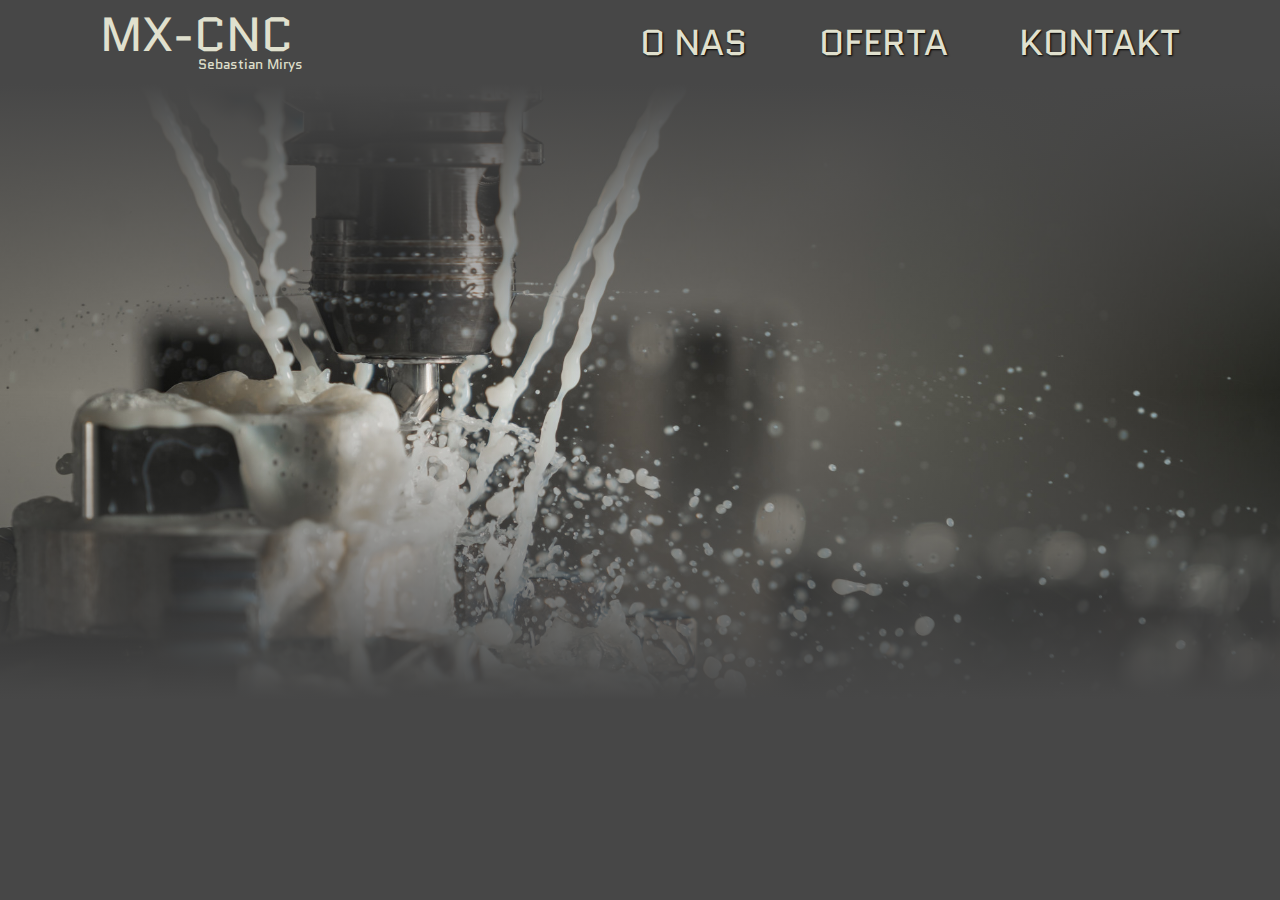
==== index.html @ 81536bb4 "first commit. header is done (html and css). need to optimize and crop images" ====
<!DOCTYPE html>
<html lang="en">
<head>
    <meta charset="UTF-8">
    <meta http-equiv="X-UA-Compatible" content="IE=edge">
    <meta name="viewport" content="width=device-width, initial-scale=1.0">
    <link rel="stylesheet" href="css/style.css">
    <title>MX-CNC Sebastian Mirys - Obróbka CNC</title>
</head>
<body>
    <header class="header">
        <div class="header__text">
        <div class="text__logo">
            MX-CNC
            <span class="logo__sublogo">
                Sebastian Mirys
            </span>
        </div>

        <nav class="text__nav">
            <a href="" class="nav__link">o nas</a>
            <a href="" class="nav__link">oferta</a>
            <a href="" class="nav__link">kontakt</a>
        </nav>
        </div>
        <div class="header__bg">
            <img src="assets/bg1.jpg" alt="Image of end mill tool" class="bg__img">
            <img src="assets/bg2.jpg" alt="Image of end mill tool" class="bg__img">
            <img src="assets/bg3.jpg" alt="Image of end mill tool" class="bg__img">
            <img src="assets/bg4.jpg" alt="Image of end mill tool" class="bg__img">
        </div>
    </header>
</body>
</html>
---- css/style.css ----
@import url('https://fonts.googleapis.com/css2?family=Quantico:wght@700&display=swap');

/*
    VARIABLES
*/

* {
    --dark-grey: #474747;
    --white: #E0E0CE;
    --red: #C3423F;
    margin: 0;
    padding: 0;
    font-family: 'Quantico', sans-serif;
}

body {
    background-color: var(--dark-grey);
}

.header {
    height: 700px;
    color: var(--white);

}

.header__text {
    height: 12%;
    padding-left: 100px;
    padding-right: 100px;
    display: flex;
    justify-content: space-between;
}
.text__logo {
    font-size: 48px;
    position: relative;
}

.logo__sublogo {
    font-size: 14px;
    position: absolute;
    right: -10px;
    bottom: 10px;
}

.text__nav {
    width: 50%;
    display: flex;
    justify-content: space-between;
    align-items: center;
}

.nav__link {
    display: inline-block;
    text-decoration: none;
    color: var(--white);
    text-transform: uppercase;
    font-size: 36px;
    text-shadow: 1px 1px 2px black;
}

.nav__link:hover {
    color: var(--red);
}

.header__bg {
    width: 100%;
    height: 88%;
    position: relative;
}

@keyframes bgFading {
    0% {
        opacity: 1;
    }
    17% {
        opacity: 1;
    }
    25% {
        opacity: 0;
    }
    92% {
        opacity: 0;
    }
    100% {
        opacity: 1;
    }
    
}

.bg__img {
    height: 100%;
    width: 100%;
    object-fit: cover;
    position: absolute;
    animation-name: bgFading;
    animation-timing-function: ease-in-out;
    animation-iteration-count: infinite;
    animation-duration: 12s;
}

.bg__img:nth-of-type(1) {
    animation-delay: 9s;
}

.bg__img:nth-of-type(2) {
    animation-delay: 6s;
}

.bg__img:nth-of-type(3) {
    animation-delay: 3s;
}

.bg__img:nth-of-type(4) {
    animation-delay: 0s;
}

.header__bg:after {
    content: '';
    position: absolute;
    top: 0;
    left: 0;
    width: 100%;
    height: 100%;
    /* Permalink - use to edit and share this gradient: https://colorzilla.com/gradient-editor/#474747+0,2989d8+50,474747+100&1+0,0+50,1+100 */
background: -moz-linear-gradient(top,  rgba(71,71,71,1) 0%, rgba(41,137,216,0) 50%, rgba(71,71,71,1) 100%); /* FF3.6-15 */
background: -webkit-linear-gradient(top,  rgba(71,71,71,1) 0%,rgba(41,137,216,0) 50%,rgba(71,71,71,1) 100%); /* Chrome10-25,Safari5.1-6 */
background: linear-gradient(to bottom,  rgba(71,71,71,1) 0%,rgba(41,137,216,0) 50%,rgba(71,71,71,1) 100%); /* W3C, IE10+, FF16+, Chrome26+, Opera12+, Safari7+ */
filter: progid:DXImageTransform.Microsoft.gradient( startColorstr='#474747', endColorstr='#474747',GradientType=0 ); /* IE6-9 */

}
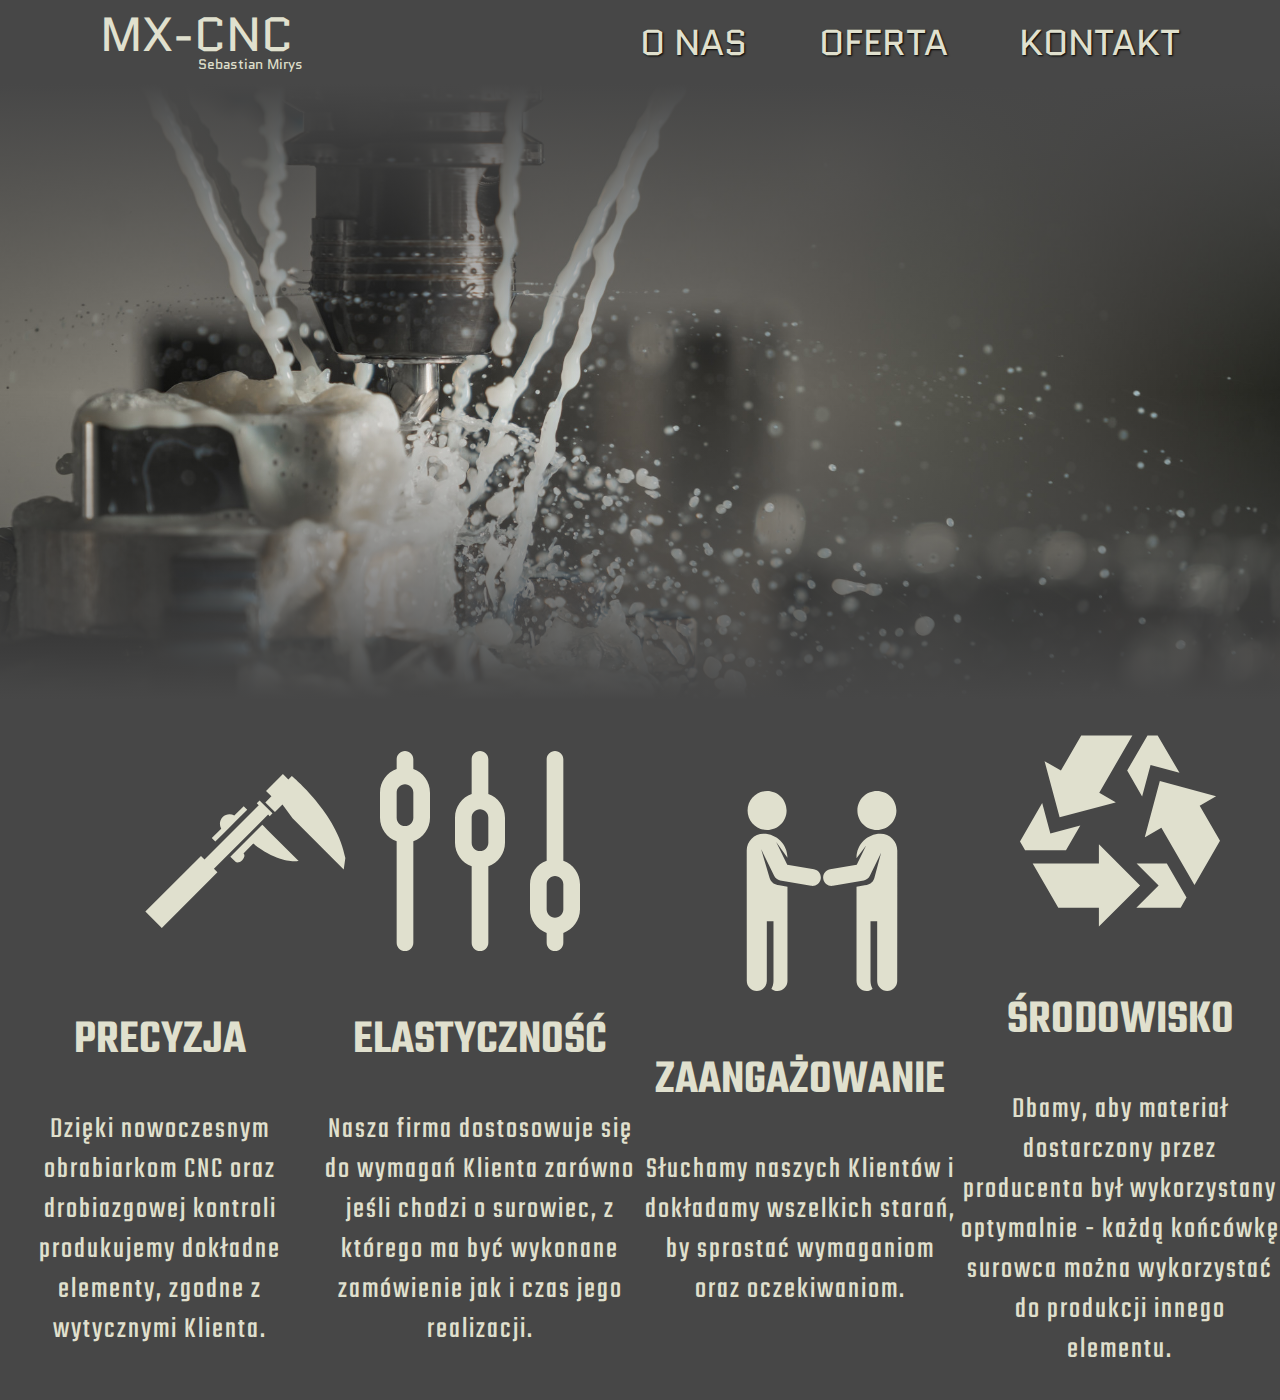
==== commit 5ad48d68: "added raw cards, no animation so far" ====
--- a/index.html
+++ b/index.html
@@ -1,5 +1,6 @@
 <!DOCTYPE html>
 <html lang="en">
+
 <head>
     <meta charset="UTF-8">
     <meta http-equiv="X-UA-Compatible" content="IE=edge">
@@ -7,21 +8,26 @@
     <link rel="stylesheet" href="css/style.css">
     <title>MX-CNC Sebastian Mirys - Obróbka CNC</title>
 </head>
+
 <body>
+
+    <!--
+        HEADER
+    -->
     <header class="header">
         <div class="header__text">
-        <div class="text__logo">
-            MX-CNC
-            <span class="logo__sublogo">
+            <div class="text__logo">
+                MX-CNC
+                <span class="logo__sublogo">
                 Sebastian Mirys
             </span>
-        </div>
+            </div>
 
-        <nav class="text__nav">
-            <a href="" class="nav__link">o nas</a>
-            <a href="" class="nav__link">oferta</a>
-            <a href="" class="nav__link">kontakt</a>
-        </nav>
+            <nav class="text__nav">
+                <a href="" class="nav__link">o nas</a>
+                <a href="" class="nav__link">oferta</a>
+                <a href="" class="nav__link">kontakt</a>
+            </nav>
         </div>
         <div class="header__bg">
             <img src="assets/bg1.jpg" alt="Image of end mill tool" class="bg__img">
@@ -30,5 +36,151 @@
             <img src="assets/bg4.jpg" alt="Image of end mill tool" class="bg__img">
         </div>
     </header>
+
+    <!--
+        CONTENT
+    -->
+    <div class="content">
+        <div class="content__card">
+            <div class="card__svg">
+                <svg version="1.1" id="Capa_1" xmlns="http://www.w3.org/2000/svg" xmlns:xlink="http://www.w3.org/1999/xlink" x="0px" y="0px" width="490.728px" height="490.728px" viewBox="0 0 490.728 490.728" style="enable-background:new 0 0 490.728 490.728;" xml:space="preserve">
+<g>
+	<path d="M168.19,289.146l8.636,8.634L40.309,434.284L0,393.978l136.501-136.51l8.642,8.635l133.054-133.052l-4.841-4.837
+		l6.909-6.908l4.833,4.842l23.043,23.04l3.796,3.8l-6.906,6.903l-3.797-3.8L168.19,289.146z M171.641,222.324l23.096-23.098
+		l32.137-32.14l23.098-23.097l-8.644-8.635l-23.094,23.097c-9.023-5.201-20.728-4.035-28.449,3.686
+		c-7.721,7.721-8.886,19.42-3.682,28.449L163,213.684L171.641,222.324z M290.289,184.31l-3.448-3.458l-78.335,78.335l12.093,12.099
+		l0.065-0.078c0.131,0.166,0.219,0.357,0.367,0.51c3.579,3.579,10.994,1.964,16.561-3.606c5.566-5.56,7.173-12.975,3.598-16.558
+		c-0.145-0.143-0.343-0.229-0.499-0.359l23.968-23.966c63.915,51.253,111.455,42.904,111.455,42.904l-77.179-77.18L290.289,184.31z
+		 M359.412,61.042l-8.646,8.642l-13.242-13.24l-41.467,41.463l13.242,13.246l-14.97,14.979l23.616,23.617l18.429-18.43
+		l24.771,33.979l125.557,125.565l4.025-28.22C472.299,154.359,359.412,61.042,359.412,61.042z"/>
+</g>
+</svg>
+            </div>
+            <h2 class="card__title">
+                precyzja
+            </h2>
+            <p class="card__text">
+                Dzięki nowoczesnym obrabiarkom CNC oraz drobiazgowej kontroli produkujemy dokładne elementy, zgodne z wytycznymi Klienta.
+            </p>
+        </div>
+        <div class="content__card">
+            <div class="card__svg">
+                <svg version="1.1" id="Layer_1" xmlns="http://www.w3.org/2000/svg" xmlns:xlink="http://www.w3.org/1999/xlink" x="0px" y="0px" viewBox="0 0 512 512" style="enable-background:new 0 0 512 512;" xml:space="preserve">
+<g>
+			<path d="M85.333,46.321V21.333C85.333,9.551,75.782,0,64,0C52.218,0,42.667,9.551,42.667,21.333v24.987
+				C17.808,55.105,0,78.794,0,106.667v64c0,27.872,17.808,51.562,42.667,60.346v259.654C42.667,502.449,52.218,512,64,512
+				c11.782,0,21.333-9.551,21.333-21.333V231.013C110.192,222.228,128,198.539,128,170.667v-64
+				C128,78.794,110.192,55.105,85.333,46.321z M85.333,170.667C85.333,182.458,75.791,192,64,192s-21.333-9.542-21.333-21.333v-64
+				c0-11.791,9.542-21.333,21.333-21.333s21.333,9.542,21.333,21.333V170.667z"/>
+			<path d="M277.333,110.321V21.333C277.333,9.551,267.782,0,256,0c-11.782,0-21.333,9.551-21.333,21.333v88.987
+				C209.808,119.105,192,142.794,192,170.667v64c0,27.872,17.808,51.562,42.667,60.346v195.654c0,11.782,9.551,21.333,21.333,21.333
+				c11.782,0,21.333-9.551,21.333-21.333V295.013C302.192,286.228,320,262.539,320,234.667v-64
+				C320,142.794,302.192,119.105,277.333,110.321z M277.333,234.667c0,11.791-9.542,21.333-21.333,21.333
+				s-21.333-9.542-21.333-21.333v-64c0-11.791,9.542-21.333,21.333-21.333s21.333,9.542,21.333,21.333V234.667z"/>
+			<path d="M469.333,280.987V21.333C469.333,9.551,459.782,0,448,0c-11.782,0-21.333,9.551-21.333,21.333v259.654
+				C401.808,289.772,384,313.461,384,341.333v64c0,27.872,17.808,51.562,42.667,60.346v24.987c0,11.782,9.551,21.333,21.333,21.333
+				c11.782,0,21.333-9.551,21.333-21.333v-24.987C494.192,456.895,512,433.206,512,405.333v-64
+				C512,313.461,494.192,289.772,469.333,280.987z M469.333,405.333c0,11.791-9.542,21.333-21.333,21.333
+				s-21.333-9.542-21.333-21.333v-64c0-11.791,9.542-21.333,21.333-21.333s21.333,9.542,21.333,21.333V405.333z"/>
+		</g>
+	</svg>
+            </div>
+            <h2 class="card__title">
+                elastyczność
+            </h2>
+            <p class="card__text">
+                Nasza firma dostosowuje się do wymagań Klienta zarówno jeśli chodzi o surowiec, z którego ma być wykonane zamówienie jak i czas jego realizacji.
+
+            </p>
+        </div>
+        <div class="content__card">
+            <div class="card__svg">
+                <svg xmlns:dc="http://purl.org/dc/elements/1.1/" xmlns:cc="http://creativecommons.org/ns#" xmlns:rdf="http://www.w3.org/1999/02/22-rdf-syntax-ns#" xmlns:svg="http://www.w3.org/2000/svg" xmlns="http://www.w3.org/2000/svg" xmlns:sodipodi="http://sodipodi.sourceforge.net/DTD/sodipodi-0.dtd"
+                    xmlns:inkscape="http://www.inkscape.org/namespaces/inkscape" version="1.1" id="Capa_1" x="0px" y="0px" viewBox="0 0 364.00602 483.53101" xml:space="preserve" sodipodi:docname="mover-svgrepo-com.svg" inkscape:version="0.92.5 (2060ec1f9f, 2020-04-08)"
+                    width="364.00601" height="483.53101"><metadata
+   id="metadata253"><rdf:RDF><cc:Work
+       rdf:about=""><dc:format>image/svg+xml</dc:format><dc:type
+         rdf:resource="http://purl.org/dc/dcmitype/StillImage" /><dc:title></dc:title></cc:Work></rdf:RDF></metadata><defs
+   id="defs251" /><sodipodi:namedview
+   pagecolor="#ffffff"
+   bordercolor="#666666"
+   borderopacity="1"
+   objecttolerance="10"
+   gridtolerance="10"
+   guidetolerance="10"
+   inkscape:pageopacity="0"
+   inkscape:pageshadow="2"
+   inkscape:window-width="1920"
+   inkscape:window-height="1023"
+   id="namedview249"
+   showgrid="false"
+   inkscape:zoom="0.48759525"
+   inkscape:cx="-554.7634"
+   inkscape:cy="241.766"
+   inkscape:window-x="0"
+   inkscape:window-y="0"
+   inkscape:window-maximized="1"
+   inkscape:current-layer="Capa_1"
+   fit-margin-top="0"
+   fit-margin-left="0"
+   fit-margin-right="0"
+   fit-margin-bottom="0" />
+<g
+   id="XMLID_140_"
+   transform="translate(0,-0.239)">
+	
+	<path
+   id="XMLID_144_"
+   d="m 74.287,227.529 c -9.263,-1.608 -16.369,-8.373 -18.873,-16.828 l -20.469,-69.419 31.337,64.11 c 2.835,5.815 8.305,9.911 14.669,11.013 l 74.617,12.952 c 1.168,0.204 2.33,0.3 3.48,0.3 9.611,0 18.138,-6.909 19.839,-16.717 1.906,-10.974 -5.452,-21.421 -16.417,-23.318 L 97.996,178.426 71.184,123.573 98.531,161.67 v -0.117 C 98.531,129.554 72.597,103.62 40.601,103.62 18.18,103.62 0,121.802 0,144.221 l 0.185,315.348 c 0,13.368 10.841,24.201 24.202,24.201 13.361,0 24.201,-10.833 24.201,-24.201 v -144.22 h 16.136 v 144.219 c 0,6.98 -1.941,13.439 -5.045,19.159 4.068,3.119 9.107,5.042 14.621,5.042 13.361,0 24.199,-10.833 24.199,-24.201 L 98.53,231.744 78.883,228.332 Z"
+   inkscape:connector-curvature="0" />
+	<path
+   id="XMLID_143_"
+   d="m 49.247,94.542 c 26.048,0 47.157,-21.104 47.157,-47.147 0,-26.053 -21.109,-47.156 -47.157,-47.156 -26.058,0 -47.155,21.103 -47.155,47.156 0,26.044 21.097,47.147 47.155,47.147 z"
+   inkscape:connector-curvature="0" />
+	<path
+   id="XMLID_142_"
+   d="m 323.406,103.62 c -31.996,0 -57.929,25.933 -57.929,57.933 v 1.174 l 23.218,-30.699 -22.686,46.397 -64.473,11.196 c -10.965,1.896 -18.322,12.344 -16.417,23.318 1.701,9.808 10.228,16.717 19.839,16.717 1.15,0 2.312,-0.096 3.48,-0.3 l 74.617,-12.952 c 6.364,-1.102 11.834,-5.198 14.669,-11.013 l 27.197,-55.649 -16.329,60.958 c -2.389,8.943 -9.718,15.237 -18.273,16.732 l -5.195,0.899 -19.648,3.412 0.029,227.824 c 0,13.368 10.839,24.201 24.201,24.201 5.513,0 10.552,-1.923 14.62,-5.042 -3.104,-5.719 -5.045,-12.179 -5.045,-19.159 V 315.349 h 16.137 v 144.219 c 0,13.368 10.839,24.201 24.201,24.201 13.361,0 24.201,-10.833 24.201,-24.201 l 0.186,-205.87 V 144.221 c 0.002,-22.419 -18.178,-40.601 -40.6,-40.601 z"
+   inkscape:connector-curvature="0" />
+	<path
+   id="XMLID_141_"
+   d="m 314.76,94.542 c 26.059,0 47.157,-21.104 47.157,-47.147 0,-26.053 -21.099,-47.156 -47.157,-47.156 -26.047,0 -47.155,21.103 -47.155,47.156 -0.001,26.044 21.108,47.147 47.155,47.147 z"
+   inkscape:connector-curvature="0" />
+</g></svg>
+            </div>
+            <h2 class="card__title">
+                zaangażowanie
+            </h2>
+            <p class="card__text">
+                Słuchamy naszych Klientów i dokładamy wszelkich starań, by sprostać wymaganiom oraz oczekiwaniom.
+            </p>
+        </div>
+        <div class="content__card">
+            <div class="card__svg">
+                <svg version="1.1" id="Layer_1" xmlns="http://www.w3.org/2000/svg" xmlns:xlink="http://www.w3.org/1999/xlink" x="0px" y="0px" viewBox="0 0 457.729 457.729" style="enable-background:new 0 0 457.729 457.729;" xml:space="preserve">
+<g>
+	<polygon points="138.009,216.05 69.477,234.414 50.76,164.562 0,252.871 11.673,273.044 105.249,273.044 	"/>
+	<polygon points="274.8,353.39 181.185,259.775 180.574,259.775 180.574,303.044 29.031,303.044 87.647,404.347 180.574,404.347 
+		180.574,447.616 	"/>
+	<polygon points="279.467,150.116 298.809,77.929 365.017,95.669 315.047,10.113 291.752,10.113 245.27,90.623 	"/>
+	<polygon points="218.57,163.406 218.875,162.877 181.404,141.242 257.175,10.113 140.137,10.113 93.672,90.591 56.201,68.956 
+		90.69,197.671 	"/>
+	<polygon points="266.881,303.044 317.226,353.39 266.27,404.347 367.73,404.347 381.068,381.095 336.005,303.044 	"/>
+	<polygon points="411.266,170.794 448.738,149.16 320.023,114.671 285.757,242.551 286.063,243.08 323.535,221.446 399.306,352.686 
+		457.729,251.272 	"/>
+</g>
+</svg>
+            </div>
+            <h2 class="card__title">
+                środowisko
+            </h2>
+            <p class="card__text">Dbamy, aby materiał dostarczony przez producenta był wykorzystany optymalnie - każdą końcówkę surowca można wykorzystać do produkcji innego elementu. </p>
+        </div>
+    </div>
 </body>
-</html>+
+</html>
+
+<!--
+    link do karuzeli
+    https://codepen.io/flowrome/pen/abowVRE
+-->--- a/css/style.css
+++ b/css/style.css
@@ -1,4 +1,5 @@
 @import url('https://fonts.googleapis.com/css2?family=Quantico:wght@700&display=swap');
+@import url('https://fonts.googleapis.com/css2?family=Teko:wght@400;600&display=swap');
 
 /*
     VARIABLES
@@ -8,9 +9,10 @@
     --dark-grey: #474747;
     --white: #E0E0CE;
     --red: #C3423F;
+    --header-font: 'Quantico', sans-serif;
+    --content-font: "Teko", sans-serif;
     margin: 0;
     padding: 0;
-    font-family: 'Quantico', sans-serif;
 }
 
 body {
@@ -19,8 +21,8 @@
 
 .header {
     height: 700px;
+    font-family: var(--header-font);
     color: var(--white);
-
 }
 
 .header__text {
@@ -30,6 +32,7 @@
     display: flex;
     justify-content: space-between;
 }
+
 .text__logo {
     font-size: 48px;
     position: relative;
@@ -84,7 +87,6 @@
     100% {
         opacity: 1;
     }
-    
 }
 
 .bg__img {
@@ -122,9 +124,54 @@
     width: 100%;
     height: 100%;
     /* Permalink - use to edit and share this gradient: https://colorzilla.com/gradient-editor/#474747+0,2989d8+50,474747+100&1+0,0+50,1+100 */
-background: -moz-linear-gradient(top,  rgba(71,71,71,1) 0%, rgba(41,137,216,0) 50%, rgba(71,71,71,1) 100%); /* FF3.6-15 */
-background: -webkit-linear-gradient(top,  rgba(71,71,71,1) 0%,rgba(41,137,216,0) 50%,rgba(71,71,71,1) 100%); /* Chrome10-25,Safari5.1-6 */
-background: linear-gradient(to bottom,  rgba(71,71,71,1) 0%,rgba(41,137,216,0) 50%,rgba(71,71,71,1) 100%); /* W3C, IE10+, FF16+, Chrome26+, Opera12+, Safari7+ */
-filter: progid:DXImageTransform.Microsoft.gradient( startColorstr='#474747', endColorstr='#474747',GradientType=0 ); /* IE6-9 */
+    background: -moz-linear-gradient(top, rgba(71, 71, 71, 1) 0%, rgba(41, 137, 216, 0) 50%, rgba(71, 71, 71, 1) 100%);
+    /* FF3.6-15 */
+    background: -webkit-linear-gradient(top, rgba(71, 71, 71, 1) 0%, rgba(41, 137, 216, 0) 50%, rgba(71, 71, 71, 1) 100%);
+    /* Chrome10-25,Safari5.1-6 */
+    background: linear-gradient(to bottom, rgba(71, 71, 71, 1) 0%, rgba(41, 137, 216, 0) 50%, rgba(71, 71, 71, 1) 100%);
+    /* W3C, IE10+, FF16+, Chrome26+, Opera12+, Safari7+ */
+    filter: progid: DXImageTransform.Microsoft.gradient( startColorstr='#474747', endColorstr='#474747', GradientType=0);
+    /* IE6-9 */
+}
 
+.content {
+    height: 700px;
+    max-height: 700px;
+    overflow: hidden;
+    font-family: var(--content-font);
+    display: flex;
+    align-items: center;
 }
+
+.content__card {
+    color: var(--white);
+    width: 25%;
+    display: inline-block;
+}
+
+.card__svg {
+    height: 200px;
+    text-align: center;
+    margin-bottom: 55px;
+}
+
+.card__svg svg {
+    height: 100%;
+    fill: var(--white);
+}
+
+.card__title {
+    text-transform: uppercase;
+    font-size: 48px;
+    text-align: center;
+    margin-bottom: 35px;
+    font-weight: 600;
+}
+
+.card__text {
+    font-weight: 400;
+    letter-spacing: 2px;
+    font-size: 30px;
+    line-height: 40px;
+    text-align: center;
+}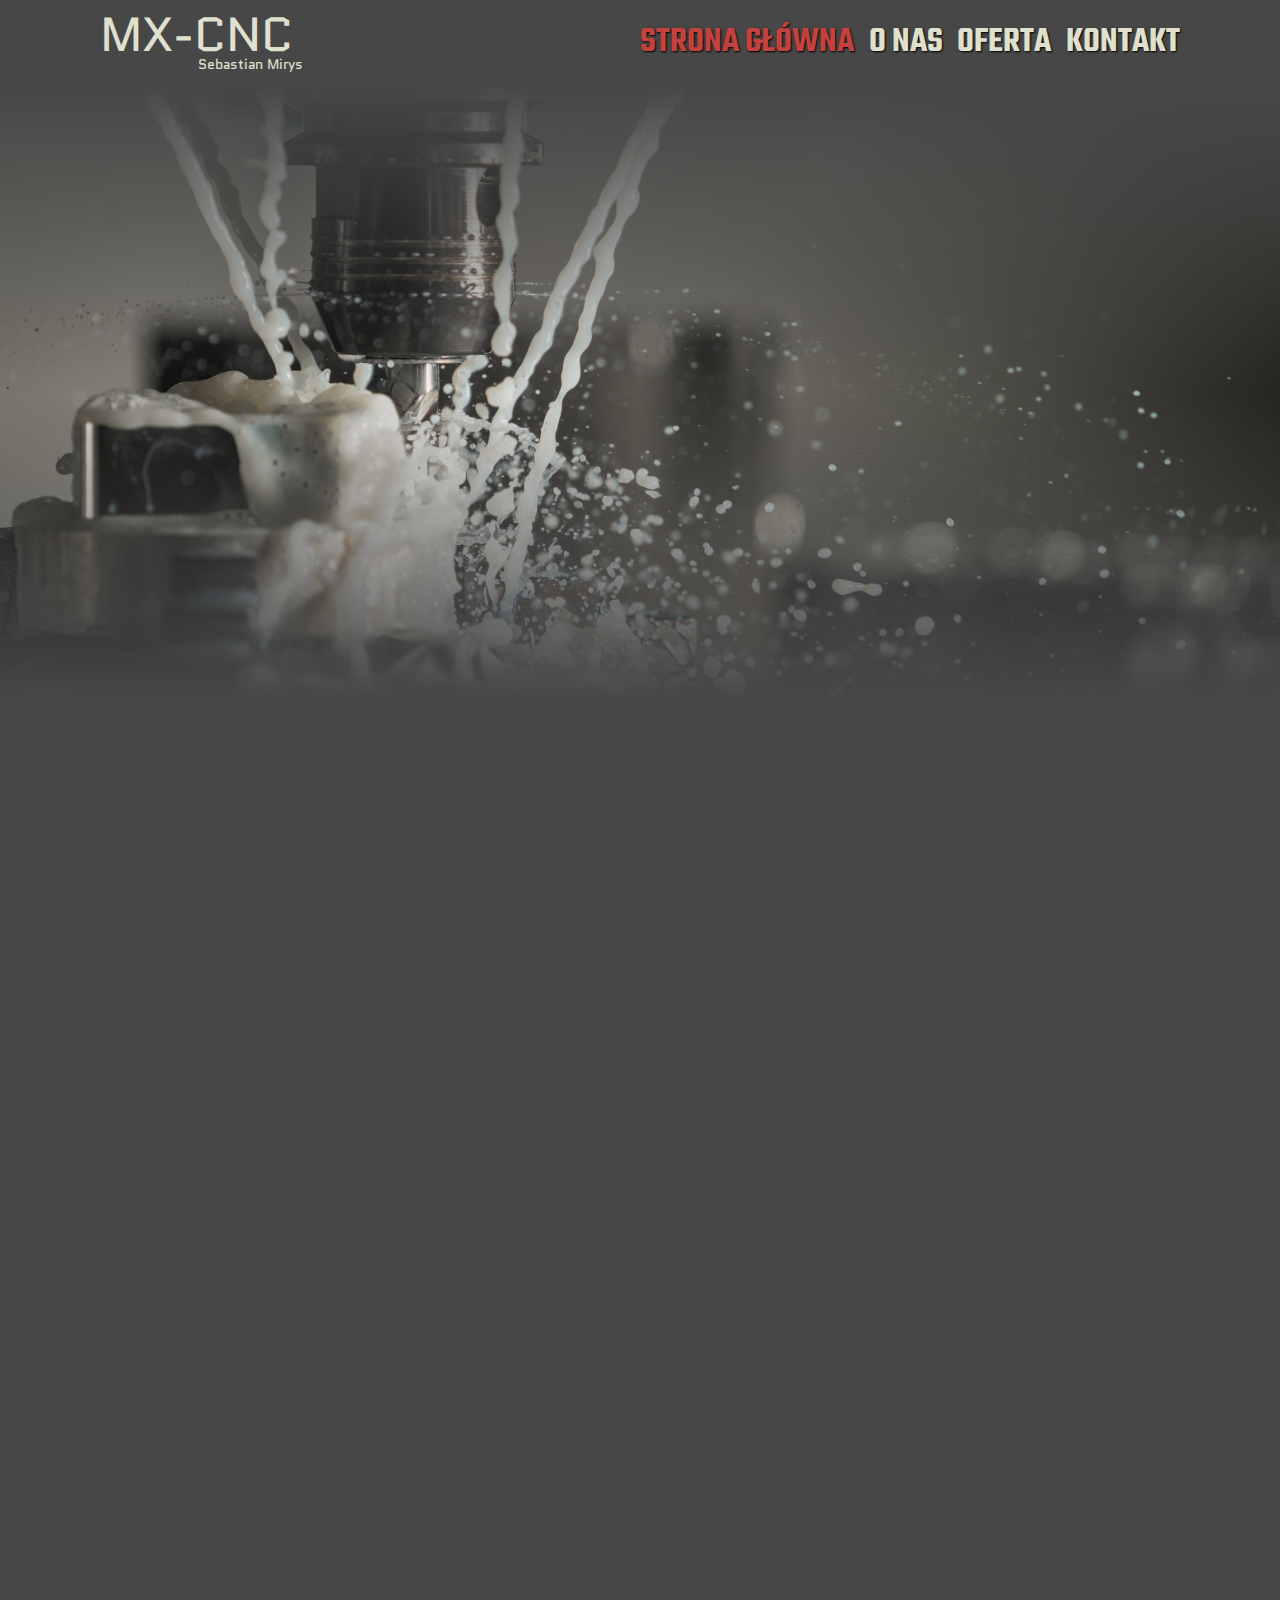
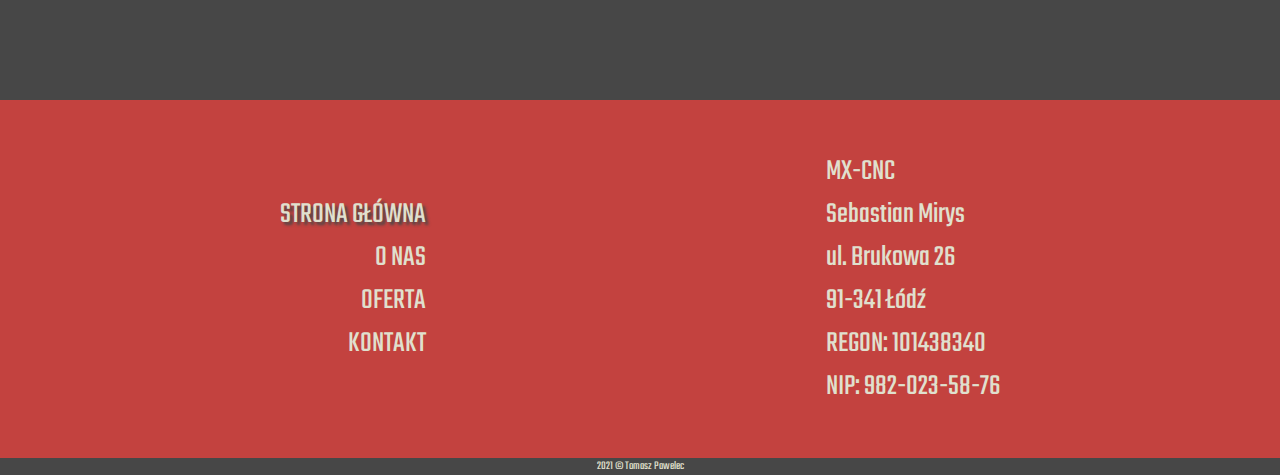
==== commit a4852d3a: "splited css file carousel on main page about page" ====
--- a/index.html
+++ b/index.html
@@ -5,7 +5,9 @@
     <meta charset="UTF-8">
     <meta http-equiv="X-UA-Compatible" content="IE=edge">
     <meta name="viewport" content="width=device-width, initial-scale=1.0">
-    <link rel="stylesheet" href="css/style.css">
+    <link rel="stylesheet" href="css/variables.css">
+    <link rel="stylesheet" href="css/general.css">
+    <link rel="stylesheet" href="css/index.css">
     <title>MX-CNC Sebastian Mirys - Obróbka CNC</title>
 </head>
 
@@ -24,7 +26,8 @@
             </div>
 
             <nav class="text__nav">
-                <a href="" class="nav__link">o nas</a>
+                <a href="index.html" class="nav__link nav__link--active">strona główna</a>
+                <a href="o-nas.html" class="nav__link">o nas</a>
                 <a href="" class="nav__link">oferta</a>
                 <a href="" class="nav__link">kontakt</a>
             </nav>
@@ -40,7 +43,7 @@
     <!--
         CONTENT
     -->
-    <div class="content">
+    <div class="content content__main">
         <div class="content__card">
             <div class="card__svg">
                 <svg version="1.1" id="Capa_1" xmlns="http://www.w3.org/2000/svg" xmlns:xlink="http://www.w3.org/1999/xlink" x="0px" y="0px" width="490.728px" height="490.728px" viewBox="0 0 490.728 490.728" style="enable-background:new 0 0 490.728 490.728;" xml:space="preserve">
@@ -176,11 +179,35 @@
             <p class="card__text">Dbamy, aby materiał dostarczony przez producenta był wykorzystany optymalnie - każdą końcówkę surowca można wykorzystać do produkcji innego elementu. </p>
         </div>
     </div>
+
+    <!--
+        FOOTER
+    -->
+    <footer class="footer">
+        <div class="footer__main">
+            <div class="footer__menu">
+                <a href="index.html" class="footer__link footer__link--active">strona główna</a>
+                <a href="o-nas.html" class="footer__link">o nas</a>
+                <a href="" class="footer__link">oferta</a>
+                <a href="" class="footer__link">kontakt</a>
+            </div>
+            <div class="footer__data">
+                <p class="data__paragraph">MX-CNC</p>
+                <p class="data__paragraph">Sebastian Mirys</p>
+                <p class="data__paragraph">ul. Brukowa 26</p>
+                <p class="data__paragraph">91-341 Łódź</p>
+                <p class="data__paragraph">REGON: 101438340</p>
+                <p class="data__paragraph">NIP: 982-023-58-76</p>
+            </div>
+        </div>
+        <div class="footer__author">
+            <p class="author__name">2021 &copy;
+                <a href="https://tpawelec.github.io" target="_blank" rel="noopener noreferrer" class="author__link">
+                Tomasz Pawelec
+                </a></p>
+        </div>
+    </footer>
+
 </body>
 
-</html>
-
-<!--
-    link do karuzeli
-    https://codepen.io/flowrome/pen/abowVRE
--->+</html>--- a/css/variables.css
+++ b/css/variables.css
@@ -0,0 +1,18 @@
+@import url('https://fonts.googleapis.com/css2?family=Quantico:wght@700&display=swap');
+@import url('https://fonts.googleapis.com/css2?family=Teko:wght@400;600&display=swap');
+
+/*
+    VARIABLES
+*/
+
+* {
+    --dark-grey: #474747;
+    --white: #E0E0CE;
+    --white-opacity: rgba(224, 224, 206, 0.4);
+    --red: #C3423F;
+    --red-opacity: rgba(195, 66, 63, 0.5);
+    --header-font: 'Quantico', sans-serif;
+    --content-font: "Teko", sans-serif;
+    margin: 0;
+    padding: 0;
+}--- a/css/general.css
+++ b/css/general.css
@@ -0,0 +1,181 @@
+body {
+    background-color: var(--dark-grey);
+}
+
+.header {
+    height: 700px;
+    font-family: var(--header-font);
+    color: var(--white);
+}
+
+.header__text {
+    height: 12%;
+    padding-left: 100px;
+    padding-right: 100px;
+    display: flex;
+    justify-content: space-between;
+}
+
+.text__logo {
+    font-size: 48px;
+    position: relative;
+}
+
+.logo__sublogo {
+    font-size: 14px;
+    position: absolute;
+    right: -10px;
+    bottom: 10px;
+}
+
+.text__nav {
+    width: 50%;
+    display: flex;
+    justify-content: space-between;
+    align-items: center;
+}
+
+.nav__link,
+.footer__link {
+    font-family: var(--content-font);
+    text-decoration: none;
+    color: var(--white);
+    text-transform: uppercase;
+}
+
+.nav__link {
+    display: inline-block;
+    font-weight: 600;
+    font-size: 36px;
+    text-shadow: 1px 1px 2px black;
+}
+
+.nav__link:hover,
+.nav__link--active {
+    color: var(--red);
+}
+
+.header__bg {
+    width: 100%;
+    height: 88%;
+    position: relative;
+}
+
+@keyframes bgFading {
+    0% {
+        opacity: 1;
+    }
+    17% {
+        opacity: 1;
+    }
+    25% {
+        opacity: 0;
+    }
+    92% {
+        opacity: 0;
+    }
+    100% {
+        opacity: 1;
+    }
+}
+
+.bg__img {
+    height: 100%;
+    width: 100%;
+    object-fit: cover;
+    position: absolute;
+    animation-name: bgFading;
+    animation-timing-function: ease-in-out;
+    animation-iteration-count: infinite;
+    animation-duration: 12s;
+}
+
+.bg__img:nth-of-type(1) {
+    animation-delay: 9s;
+}
+
+.bg__img:nth-of-type(2) {
+    animation-delay: 6s;
+}
+
+.bg__img:nth-of-type(3) {
+    animation-delay: 3s;
+}
+
+.bg__img:nth-of-type(4) {
+    animation-delay: 0s;
+}
+
+.header__bg:after {
+    content: '';
+    position: absolute;
+    top: 0;
+    left: 0;
+    width: 100%;
+    height: 100%;
+    /* Permalink - use to edit and share this gradient: https://colorzilla.com/gradient-editor/#474747+0,2989d8+50,474747+100&1+0,0+50,1+100 */
+    background: -moz-linear-gradient(top, rgba(71, 71, 71, 1) 0%, rgba(41, 137, 216, 0) 50%, rgba(71, 71, 71, 1) 100%);
+    /* FF3.6-15 */
+    background: -webkit-linear-gradient(top, rgba(71, 71, 71, 1) 0%, rgba(41, 137, 216, 0) 50%, rgba(71, 71, 71, 1) 100%);
+    /* Chrome10-25,Safari5.1-6 */
+    background: linear-gradient(to bottom, rgba(71, 71, 71, 1) 0%, rgba(41, 137, 216, 0) 50%, rgba(71, 71, 71, 1) 100%);
+    /* W3C, IE10+, FF16+, Chrome26+, Opera12+, Safari7+ */
+    filter: progid: DXImageTransform.Microsoft.gradient( startColorstr='#474747', endColorstr='#474747', GradientType=0);
+    /* IE6-9 */
+}
+
+.content {
+    max-height: 700px;
+    overflow: hidden;
+    position: relative;
+    font-family: var(--content-font);
+    display: flex;
+    flex-direction: row;
+    align-items: center;
+    justify-content: center;
+    padding: 150px 0;
+}
+
+.footer {
+    font-family: var(--content-font);
+    color: var(--white);
+    font-size: 30px;
+    height: auto;
+    background-color: var(--red);
+}
+
+.footer__main {
+    display: flex;
+    align-items: center;
+    justify-content: center;
+    gap: 400px;
+    padding: 50px 150px;
+}
+
+.footer__menu {
+    text-align: right;
+}
+
+.footer__link {
+    display: block;
+}
+
+.footer__link:hover,
+.footer__link--active {
+    text-shadow: 3px 3px 3px var(--dark-grey);
+}
+
+.footer__data {
+    text-align: left;
+}
+
+.footer__author {
+    background-color: var(--dark-grey);
+    font-size: 12px;
+    text-align: center;
+}
+
+.footer__author .author__link {
+    text-decoration: none;
+    color: var(--white);
+}--- a/css/index.css
+++ b/css/index.css
@@ -0,0 +1,117 @@
+.content__main {
+    height: 700px;
+}
+
+.content__card {
+    color: var(--white);
+    width: 25%;
+    display: inline-block;
+    opacity: 0;
+    position: absolute;
+    will-change: transform, opacity;
+    animation: carousel 24s linear infinite;
+    -webkit-animation: carousel 24s linear infinite;
+}
+
+.content__card:nth-child(1) {
+    animation-delay: calc(6s * -1);
+}
+
+.content__card:nth-child(2) {
+    animation-delay: calc(6s * 0);
+}
+
+.content__card:nth-child(3) {
+    animation-delay: calc(6s * 1);
+}
+
+.content__card:last-child {
+    animation-delay: calc(-6s * 2);
+}
+
+@keyframes carousel {
+    0% {
+        transform: translateX(100%) scale(0.5);
+        opacity: 0;
+        visibility: hidden;
+        -webkit-transform: translateX(100%) scale(0.5);
+        -moz-transform: translateX(100%) scale(0.5);
+        -ms-transform: translateX(100%) scale(0.5);
+        -o-transform: translateX(100%) scale(0.5);
+    }
+    3%,
+    25% {
+        transform: translateX(100%) scale(0.7);
+        opacity: 0.4;
+        visibility: visible;
+        -webkit-transform: translateX(100%) scale(0.7);
+        -moz-transform: translateX(100%) scale(0.7);
+        -ms-transform: translateX(100%) scale(0.7);
+        -o-transform: translateX(100%) scale(0.7);
+    }
+    28%,
+    50% {
+        transform: translateX(0) scale(1);
+        opacity: 1;
+        visibility: visible;
+        -webkit-transform: translateX(0) scale(1);
+        -moz-transform: translateX(0) scale(1);
+        -ms-transform: translateX(0) scale(1);
+        -o-transform: translateX(0) scale(1);
+    }
+    53%,
+    75% {
+        transform: translateX(-100%) scale(0.7);
+        opacity: 0.4;
+        visibility: visible;
+        -webkit-transform: translateX(-100%) scale(0.7);
+        -moz-transform: translateX(-100%) scale(0.7);
+        -ms-transform: translateX(-100%) scale(0.7);
+        -o-transform: translateX(-100%) scale(0.7);
+    }
+    78% {
+        transform: translateX(-100%) scale(0.5);
+        opacity: 0;
+        visibility: visible;
+        -webkit-transform: translateX(-100%) scale(0.5);
+        -moz-transform: translateX(-100%) scale(0.5);
+        -ms-transform: translateX(-100%) scale(0.5);
+        -o-transform: translateX(-100%) scale(0.5);
+    }
+    100% {
+        transform: translateX(-100%) scale(0.5);
+        opacity: 0;
+        visibility: hidden;
+        -webkit-transform: translateX(-100%) scale(0.5);
+        -moz-transform: translateX(-100%) scale(0.5);
+        -ms-transform: translateX(-100%) scale(0.5);
+        -o-transform: translateX(-100%) scale(0.5);
+    }
+}
+
+.card__svg {
+    height: 200px;
+    text-align: center;
+    margin-bottom: 55px;
+}
+
+.card__svg svg {
+    height: 100%;
+    fill: var(--white);
+}
+
+.card__title {
+    text-transform: uppercase;
+    font-size: 48px;
+    text-align: center;
+    margin-bottom: 35px;
+    font-weight: 600;
+}
+
+.card__text {
+    font-weight: 400;
+    letter-spacing: 2px;
+    font-size: 30px;
+    line-height: 40px;
+    text-align: center;
+}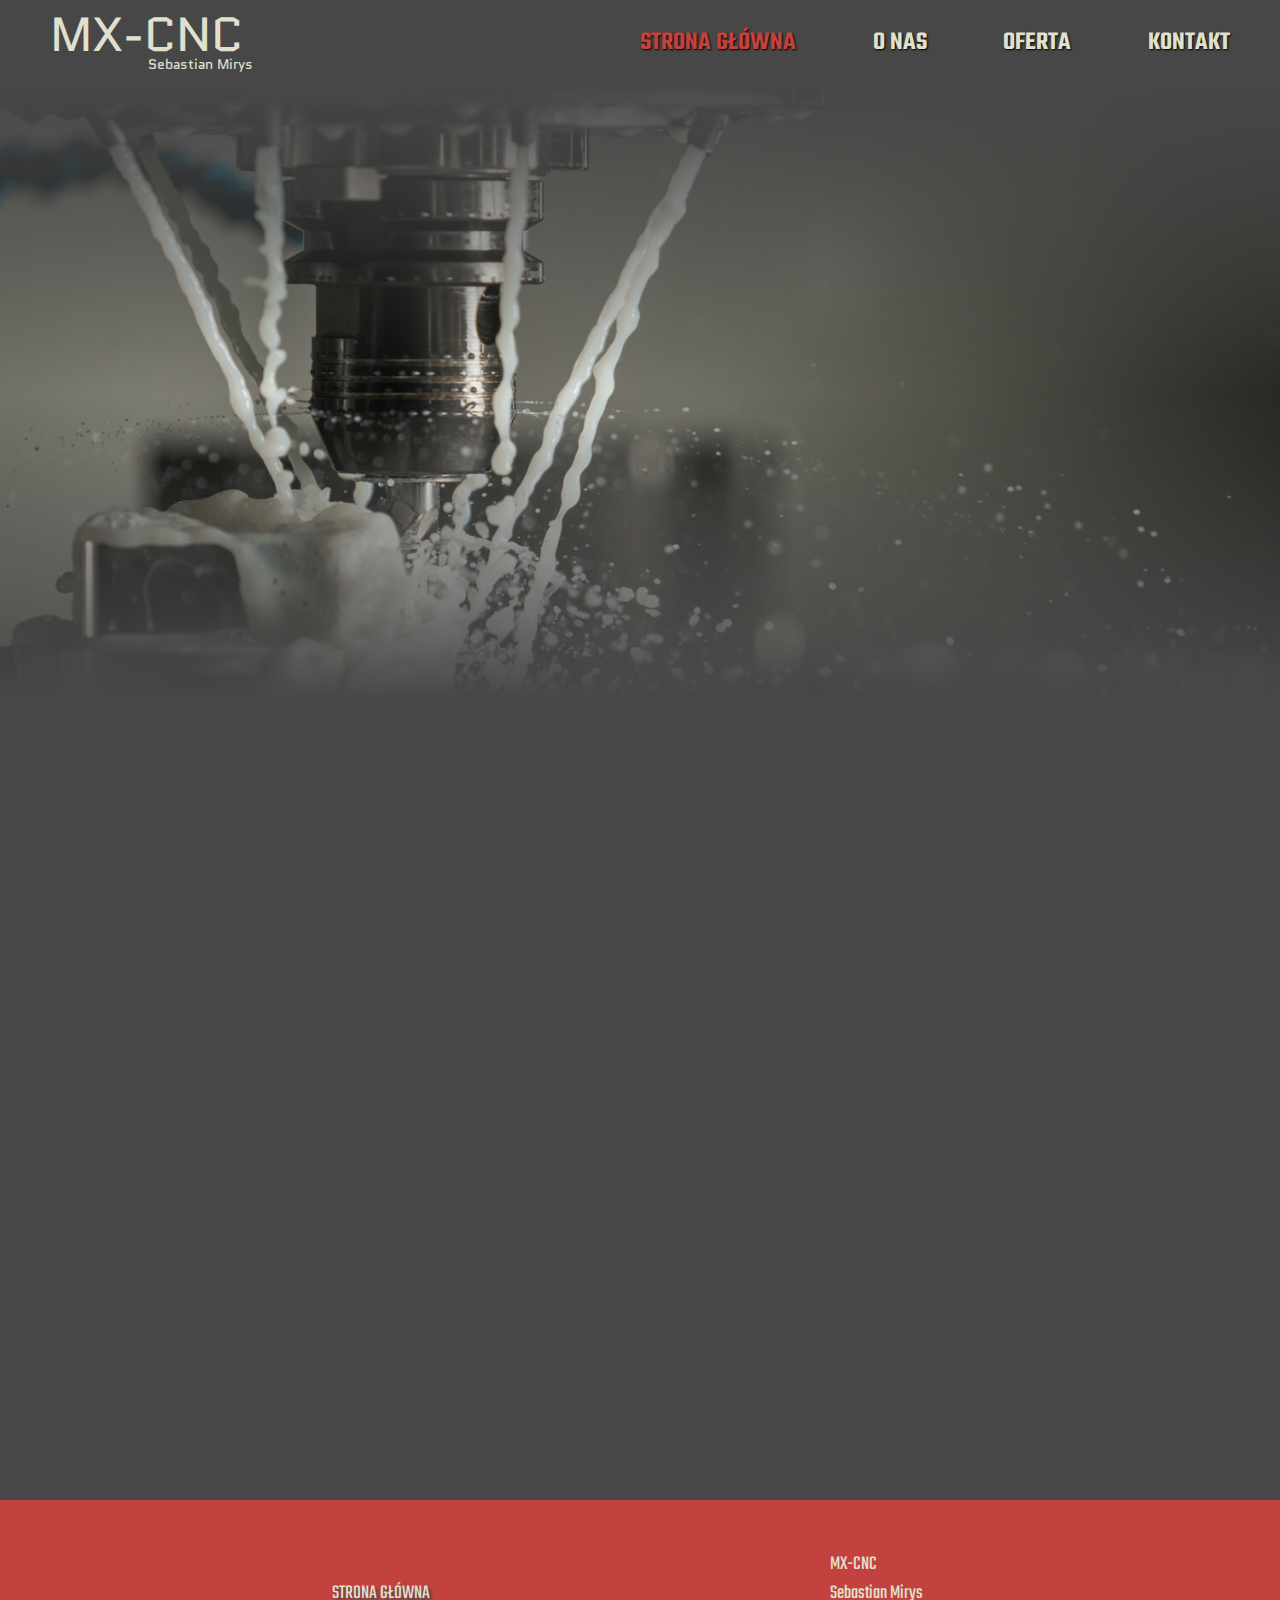
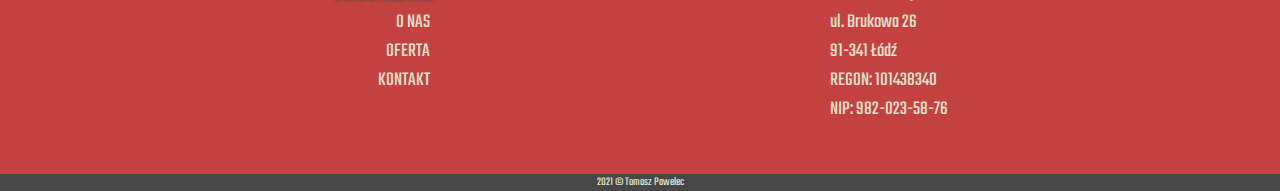
==== commit 79f4444e: "completed page on desktop. media query on index.html" ====
--- a/index.html
+++ b/index.html
@@ -28,15 +28,15 @@
             <nav class="text__nav">
                 <a href="index.html" class="nav__link nav__link--active">strona główna</a>
                 <a href="o-nas.html" class="nav__link">o nas</a>
-                <a href="" class="nav__link">oferta</a>
-                <a href="" class="nav__link">kontakt</a>
+                <a href="oferta.html" class="nav__link">oferta</a>
+                <a href="kontakt.html" class="nav__link">kontakt</a>
             </nav>
         </div>
         <div class="header__bg">
-            <img src="assets/bg1.jpg" alt="Image of end mill tool" class="bg__img">
-            <img src="assets/bg2.jpg" alt="Image of end mill tool" class="bg__img">
-            <img src="assets/bg3.jpg" alt="Image of end mill tool" class="bg__img">
-            <img src="assets/bg4.jpg" alt="Image of end mill tool" class="bg__img">
+            <div class="bg__img"></div>
+            <div class="bg__img"></div>
+            <div class="bg__img"></div>
+            <div class="bg__img"></div>
         </div>
     </header>
 
@@ -188,8 +188,8 @@
             <div class="footer__menu">
                 <a href="index.html" class="footer__link footer__link--active">strona główna</a>
                 <a href="o-nas.html" class="footer__link">o nas</a>
-                <a href="" class="footer__link">oferta</a>
-                <a href="" class="footer__link">kontakt</a>
+                <a href="oferta.html" class="footer__link">oferta</a>
+                <a href="kontakt.html" class="footer__link">kontakt</a>
             </div>
             <div class="footer__data">
                 <p class="data__paragraph">MX-CNC</p>
--- a/css/general.css
+++ b/css/general.css
@@ -88,22 +88,27 @@
     animation-timing-function: ease-in-out;
     animation-iteration-count: infinite;
     animation-duration: 12s;
+    background-size: cover;
 }
 
 .bg__img:nth-of-type(1) {
     animation-delay: 9s;
+    background-image: url('../assets/bg1.jpg');
 }
 
 .bg__img:nth-of-type(2) {
     animation-delay: 6s;
+    background-image: url('../assets/bg2.jpg');
 }
 
 .bg__img:nth-of-type(3) {
     animation-delay: 3s;
+    background-image: url('../assets/bg3.jpg');
 }
 
 .bg__img:nth-of-type(4) {
     animation-delay: 0s;
+    background-image: url('../assets/bg4.jpg');
 }
 
 .header__bg:after {
@@ -178,4 +183,208 @@
 .footer__author .author__link {
     text-decoration: none;
     color: var(--white);
+}
+
+@media (max-width: 1500px) {
+    .bg__img:nth-of-type(1) {
+        background-image: url('../assets/bg1.jpg-1500');
+    }
+    .bg__img:nth-of-type(2) {
+        background-image: url('../assets/bg2.jpg-1500');
+    }
+    .bg__img:nth-of-type(3) {
+        background-image: url('../assets/bg3.jpg-1500');
+    }
+    .bg__img:nth-of-type(4) {
+        background-image: url('../assets/bg4.jpg-1500');
+    }
+}
+
+@media (max-width: 1300px) {
+    .header__text {
+        padding-left: 50px;
+        padding-right: 50px;
+    }
+    .nav__link {
+        font-size: 26px;
+    }
+    .bg__img:nth-of-type(1) {
+        background-image: url('../assets/bg1-1500.jpg');
+    }
+    .bg__img:nth-of-type(2) {
+        background-image: url('../assets/bg2-1500.jpg');
+    }
+    .bg__img:nth-of-type(3) {
+        background-image: url('../assets/bg3-1500.jpg');
+    }
+    .bg__img:nth-of-type(4) {
+        background-image: url('../assets/bg4-1500.jpg');
+    }
+    .content {
+        padding: 50px 0;
+    }
+    .footer {
+        font-size: 20px;
+    }
+}
+
+@media (max-width: 1000px) {
+    .nav__link {
+        font-size: 16px;
+    }
+    .bg__img:nth-of-type(1) {
+        background-image: url('../assets/bg1-1000.jpg');
+    }
+    .bg__img:nth-of-type(2) {
+        background-image: url('../assets/bg2-1000.jpg');
+    }
+    .bg__img:nth-of-type(3) {
+        background-image: url('../assets/bg3-1000.jpg');
+    }
+    .bg__img:nth-of-type(4) {
+        background-image: url('../assets/bg4-1000.jpg');
+    }
+    .content {
+        max-height: 500px;
+    }
+    .footer {
+        font-size: 20px;
+    }
+    .footer__main {
+        gap: 200px;
+        padding: 50px 100px;
+    }
+}
+
+@media (max-width: 800px) {
+    .bg__img:nth-of-type(1) {
+        background-image: url('../assets/bg1-800.jpg');
+    }
+    .bg__img:nth-of-type(2) {
+        background-image: url('../assets/bg2-800.jpg');
+    }
+    .bg__img:nth-of-type(3) {
+        background-image: url('../assets/bg3-800.jpg');
+    }
+    .bg__img:nth-of-type(4) {
+        background-image: url('../assets/bg4-800.jpg');
+    }
+}
+
+@media (max-width: 600px) {
+    .header {
+        height: 500px;
+    }
+    .header__text {
+        height: 22%;
+        padding-left: 20px;
+        padding-right: 20px;
+        flex-flow: column;
+    }
+    .text__logo {
+        text-align: center;
+    }
+    .logo__sublogo {
+        right: 0px;
+        bottom: -8px;
+    }
+    .text__nav {
+        width: 100%;
+    }
+    .nav__link {
+        font-size: 16px;
+    }
+    .content {
+        max-height: 700px;
+        overflow: hidden;
+        position: relative;
+        font-family: var(--content-font);
+        display: flex;
+        flex-direction: row;
+        align-items: center;
+        justify-content: center;
+        padding: 150px 0;
+        overflow-y: none;
+    }
+    .footer {
+        font-size: 16px;
+    }
+    .footer__main {
+        gap: 50px;
+        padding: 20px;
+    }
+    .footer__menu {
+        text-align: right;
+    }
+    .footer__link {
+        display: block;
+    }
+    .bg__img:nth-of-type(1) {
+        background-image: url('../assets/bg1-600.jpg');
+    }
+    .bg__img:nth-of-type(2) {
+        background-image: url('../assets/bg2-600.jpg');
+    }
+    .bg__img:nth-of-type(3) {
+        background-image: url('../assets/bg3-600.jpg');
+    }
+    .bg__img:nth-of-type(4) {
+        background-image: url('../assets/bg4-600.jpg');
+    }
+}
+
+@media (max-width: 300px) {
+    .header {
+        height: 400px;
+    }
+    .header__text {
+        height: 40%;
+        padding-left: 5px;
+        padding-right: 5px;
+    }
+    .header__bg {
+        height: 60%;
+    }
+    .text__logo {
+        font-size: 40px;
+    }
+    .logo__sublogo {
+        right: 10px;
+        bottom: -5px;
+    }
+    .text__nav {
+        width: 100%;
+        align-items: center;
+        flex-flow: column;
+    }
+    .nav__link {
+        font-size: 16px;
+    }
+    .bg__img:nth-of-type(1) {
+        animation-delay: 9s;
+        background-image: url('../assets/bg1-300.jpg');
+    }
+    .bg__img:nth-of-type(2) {
+        animation-delay: 6s;
+        background-image: url('../assets/bg2-300.jpg');
+    }
+    .bg__img:nth-of-type(3) {
+        animation-delay: 3s;
+        background-image: url('../assets/bg3-300.jpg');
+    }
+    .bg__img:nth-of-type(4) {
+        animation-delay: 0s;
+        background-image: url('../assets/bg4-300.jpg');
+    }
+    .content {
+        max-height: 500px;
+        padding: 20px 0;
+    }
+    .footer {
+        font-size: 16px;
+    }
+    .footer__main {
+        gap: 50px;
+        padding: 20px;
+    }
 }--- a/css/index.css
+++ b/css/index.css
@@ -4,7 +4,7 @@
 
 .content__card {
     color: var(--white);
-    width: 25%;
+    width: 20%;
     display: inline-block;
     opacity: 0;
     position: absolute;
@@ -97,6 +97,7 @@
 
 .card__svg svg {
     height: 100%;
+    width: 100%;
     fill: var(--white);
 }
 
@@ -114,4 +115,73 @@
     font-size: 30px;
     line-height: 40px;
     text-align: center;
+}
+
+@media (max-width: 1500px) {
+    .content__card {
+        width: 30%;
+    }
+    .card__title {
+        font-size: 38px;
+    }
+    .card__text {
+        font-size: 25px;
+        line-height: 25px;
+    }
+}
+
+@media (max-width: 1000px) {
+    .content {
+        height: 500px;
+    }
+    .content__main {
+        padding: 20px 50px 50px 50px;
+    }
+    .content__card {
+        width: 30%;
+    }
+    .card__title {
+        font-size: 28px;
+    }
+    .card__text {
+        font-size: 20px;
+        line-height: 20px;
+    }
+    .card__svg {
+        height: 150px;
+        text-align: center;
+        margin-bottom: 55px;
+    }
+}
+
+@media (max-width: 600px) {
+    .content__main {
+        overflow-y: none;
+    }
+    .content__card {
+        width: 50%;
+    }
+}
+
+@media (max-width: 300px) {
+    .content {
+        height: 500px;
+    }
+    .content__main {
+        padding: 20px;
+    }
+    .content__card {
+        width: 60%;
+    }
+    .card__title {
+        font-size: 24px;
+    }
+    .card__text {
+        font-size: 16px;
+        line-height: 16px;
+    }
+    .card__svg {
+        height: 100px;
+        margin-bottom: 35px;
+    }
 }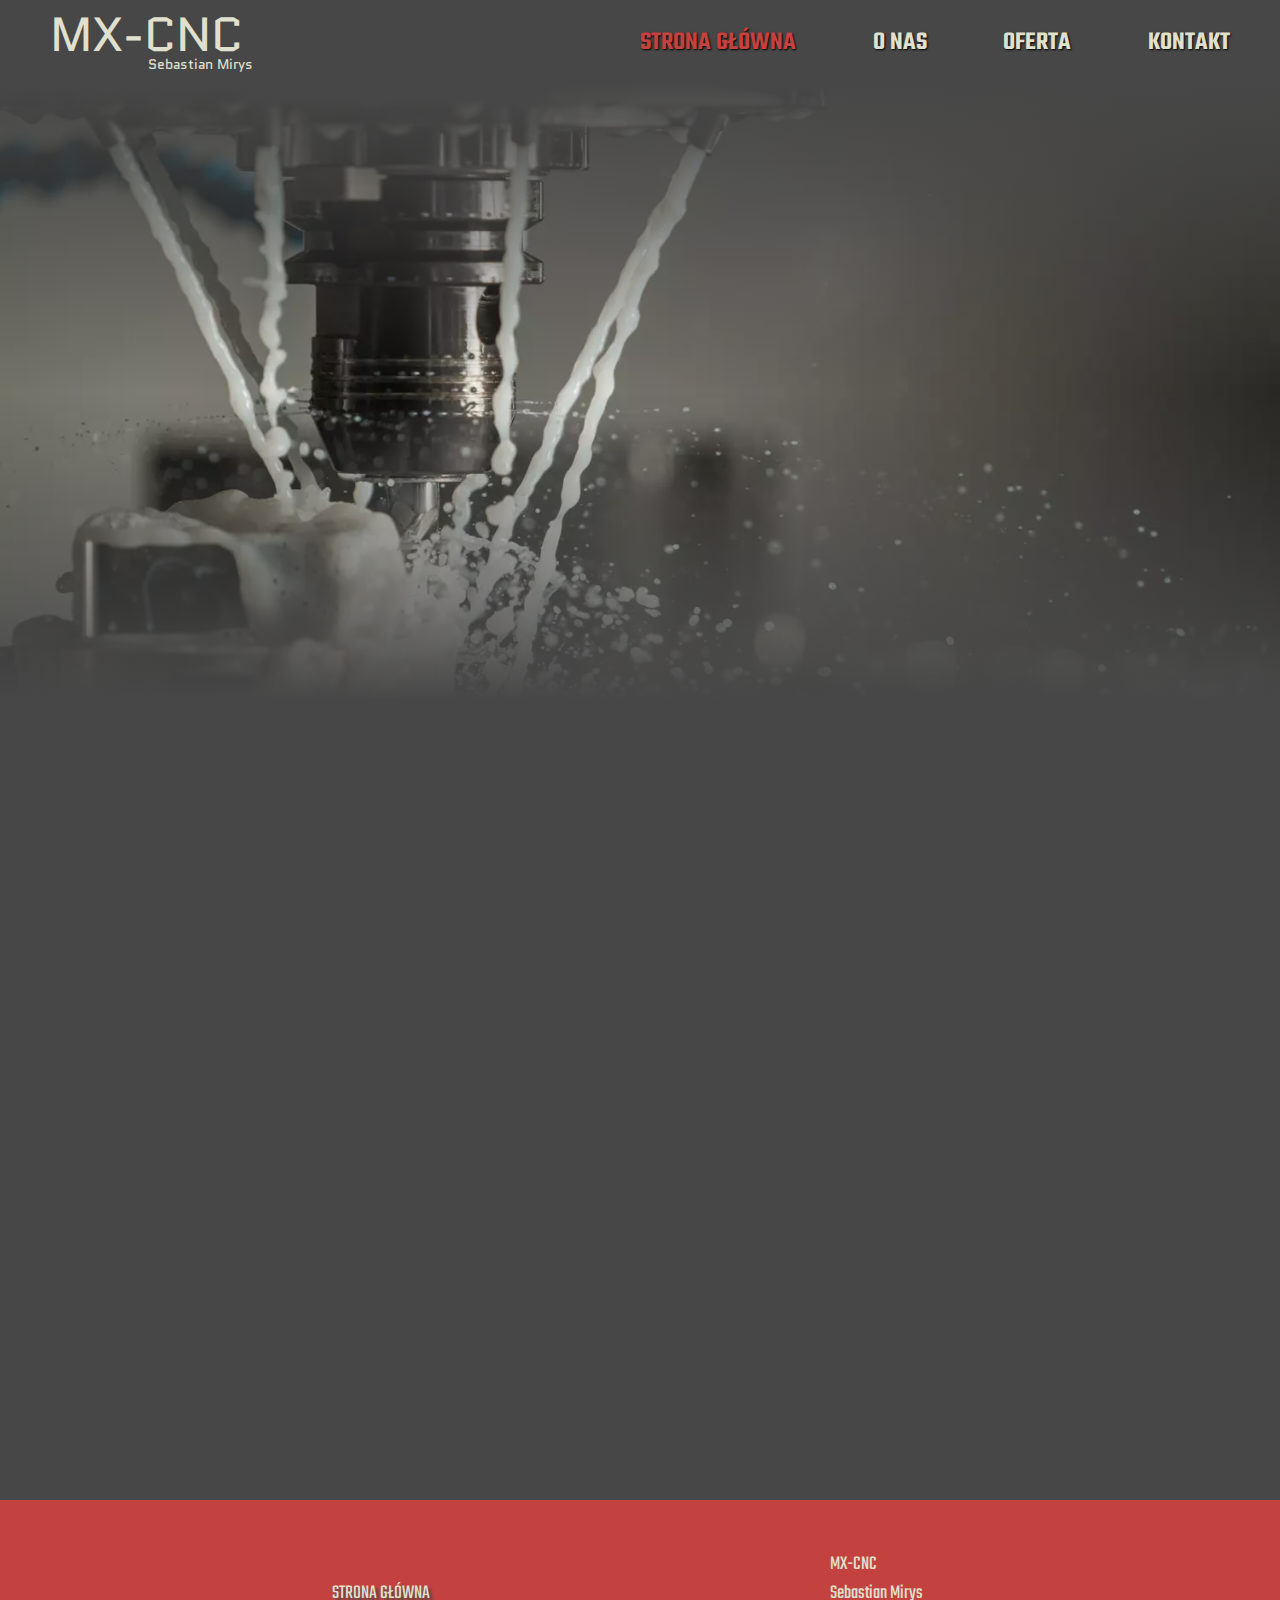
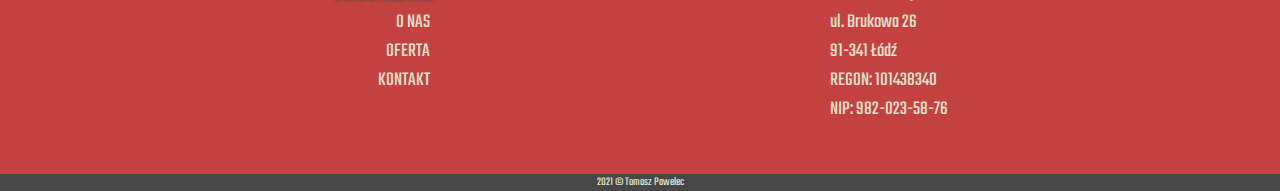
==== commit ee015b18: "converted jpg to webp, variables.css in inline" ====
--- a/index.html
+++ b/index.html
@@ -5,7 +5,25 @@
     <meta charset="UTF-8">
     <meta http-equiv="X-UA-Compatible" content="IE=edge">
     <meta name="viewport" content="width=device-width, initial-scale=1.0">
-    <link rel="stylesheet" href="css/variables.css">
+    <style>
+        @import url('https://fonts.googleapis.com/css2?family=Quantico:wght@700&display=swap');
+        @import url('https://fonts.googleapis.com/css2?family=Teko:wght@400;600&display=swap');
+        /*
+    VARIABLES
+    */
+        
+        * {
+            --dark-grey: #474747;
+            --white: #E0E0CE;
+            --white-opacity: rgba(224, 224, 206, 0.4);
+            --red: #C3423F;
+            --red-opacity: rgba(195, 66, 63, 0.5);
+            --header-font: 'Quantico', sans-serif;
+            --content-font: "Teko", sans-serif;
+            margin: 0;
+            padding: 0;
+        }
+    </style>
     <link rel="stylesheet" href="css/general.css">
     <link rel="stylesheet" href="css/index.css">
     <title>MX-CNC Sebastian Mirys - Obróbka CNC</title>
--- a/css/general.css
+++ b/css/general.css
@@ -93,22 +93,22 @@
 
 .bg__img:nth-of-type(1) {
     animation-delay: 9s;
-    background-image: url('../assets/bg1.jpg');
+    background-image: url('../assets/bg1.webp');
 }
 
 .bg__img:nth-of-type(2) {
     animation-delay: 6s;
-    background-image: url('../assets/bg2.jpg');
+    background-image: url('../assets/bg2.webp');
 }
 
 .bg__img:nth-of-type(3) {
     animation-delay: 3s;
-    background-image: url('../assets/bg3.jpg');
+    background-image: url('../assets/bg3.webp');
 }
 
 .bg__img:nth-of-type(4) {
     animation-delay: 0s;
-    background-image: url('../assets/bg4.jpg');
+    background-image: url('../assets/bg4.webp');
 }
 
 .header__bg:after {
@@ -187,16 +187,16 @@
 
 @media (max-width: 1500px) {
     .bg__img:nth-of-type(1) {
-        background-image: url('../assets/bg1.jpg-1500');
-    }
-    .bg__img:nth-of-type(2) {
-        background-image: url('../assets/bg2.jpg-1500');
-    }
-    .bg__img:nth-of-type(3) {
-        background-image: url('../assets/bg3.jpg-1500');
-    }
-    .bg__img:nth-of-type(4) {
-        background-image: url('../assets/bg4.jpg-1500');
+        background-image: url('../assets/bg1-1500.webp');
+    }
+    .bg__img:nth-of-type(2) {
+        background-image: url('../assets/bg2-1500.webp');
+    }
+    .bg__img:nth-of-type(3) {
+        background-image: url('../assets/bg3-1500.webp');
+    }
+    .bg__img:nth-of-type(4) {
+        background-image: url('../assets/bg4-1500.webp');
     }
 }
 
@@ -209,16 +209,16 @@
         font-size: 26px;
     }
     .bg__img:nth-of-type(1) {
-        background-image: url('../assets/bg1-1500.jpg');
-    }
-    .bg__img:nth-of-type(2) {
-        background-image: url('../assets/bg2-1500.jpg');
-    }
-    .bg__img:nth-of-type(3) {
-        background-image: url('../assets/bg3-1500.jpg');
-    }
-    .bg__img:nth-of-type(4) {
-        background-image: url('../assets/bg4-1500.jpg');
+        background-image: url('../assets/bg1-1500.webp');
+    }
+    .bg__img:nth-of-type(2) {
+        background-image: url('../assets/bg2-1500.webp');
+    }
+    .bg__img:nth-of-type(3) {
+        background-image: url('../assets/bg3-1500.webp');
+    }
+    .bg__img:nth-of-type(4) {
+        background-image: url('../assets/bg4-1500.webp');
     }
     .content {
         padding: 50px 0;
@@ -233,16 +233,16 @@
         font-size: 16px;
     }
     .bg__img:nth-of-type(1) {
-        background-image: url('../assets/bg1-1000.jpg');
-    }
-    .bg__img:nth-of-type(2) {
-        background-image: url('../assets/bg2-1000.jpg');
-    }
-    .bg__img:nth-of-type(3) {
-        background-image: url('../assets/bg3-1000.jpg');
-    }
-    .bg__img:nth-of-type(4) {
-        background-image: url('../assets/bg4-1000.jpg');
+        background-image: url('../assets/bg1-1000.webp');
+    }
+    .bg__img:nth-of-type(2) {
+        background-image: url('../assets/bg2-1000.webp');
+    }
+    .bg__img:nth-of-type(3) {
+        background-image: url('../assets/bg3-1000.webp');
+    }
+    .bg__img:nth-of-type(4) {
+        background-image: url('../assets/bg4-1000.webp');
     }
     .content {
         max-height: 500px;
@@ -258,16 +258,16 @@
 
 @media (max-width: 800px) {
     .bg__img:nth-of-type(1) {
-        background-image: url('../assets/bg1-800.jpg');
-    }
-    .bg__img:nth-of-type(2) {
-        background-image: url('../assets/bg2-800.jpg');
-    }
-    .bg__img:nth-of-type(3) {
-        background-image: url('../assets/bg3-800.jpg');
-    }
-    .bg__img:nth-of-type(4) {
-        background-image: url('../assets/bg4-800.jpg');
+        background-image: url('../assets/bg1-800.webp');
+    }
+    .bg__img:nth-of-type(2) {
+        background-image: url('../assets/bg2-800.webp');
+    }
+    .bg__img:nth-of-type(3) {
+        background-image: url('../assets/bg3-800.webp');
+    }
+    .bg__img:nth-of-type(4) {
+        background-image: url('../assets/bg4-800.webp');
     }
 }
 
@@ -320,16 +320,16 @@
         display: block;
     }
     .bg__img:nth-of-type(1) {
-        background-image: url('../assets/bg1-600.jpg');
-    }
-    .bg__img:nth-of-type(2) {
-        background-image: url('../assets/bg2-600.jpg');
-    }
-    .bg__img:nth-of-type(3) {
-        background-image: url('../assets/bg3-600.jpg');
-    }
-    .bg__img:nth-of-type(4) {
-        background-image: url('../assets/bg4-600.jpg');
+        background-image: url('../assets/bg1-600.webp');
+    }
+    .bg__img:nth-of-type(2) {
+        background-image: url('../assets/bg2-600.webp');
+    }
+    .bg__img:nth-of-type(3) {
+        background-image: url('../assets/bg3-600.webp');
+    }
+    .bg__img:nth-of-type(4) {
+        background-image: url('../assets/bg4-600.webp');
     }
 }
 
@@ -362,19 +362,19 @@
     }
     .bg__img:nth-of-type(1) {
         animation-delay: 9s;
-        background-image: url('../assets/bg1-300.jpg');
+        background-image: url('../assets/bg1-300.webp');
     }
     .bg__img:nth-of-type(2) {
         animation-delay: 6s;
-        background-image: url('../assets/bg2-300.jpg');
+        background-image: url('../assets/bg2-300.webp');
     }
     .bg__img:nth-of-type(3) {
         animation-delay: 3s;
-        background-image: url('../assets/bg3-300.jpg');
+        background-image: url('../assets/bg3-300.webp');
     }
     .bg__img:nth-of-type(4) {
         animation-delay: 0s;
-        background-image: url('../assets/bg4-300.jpg');
+        background-image: url('../assets/bg4-300.webp');
     }
     .content {
         max-height: 500px;
